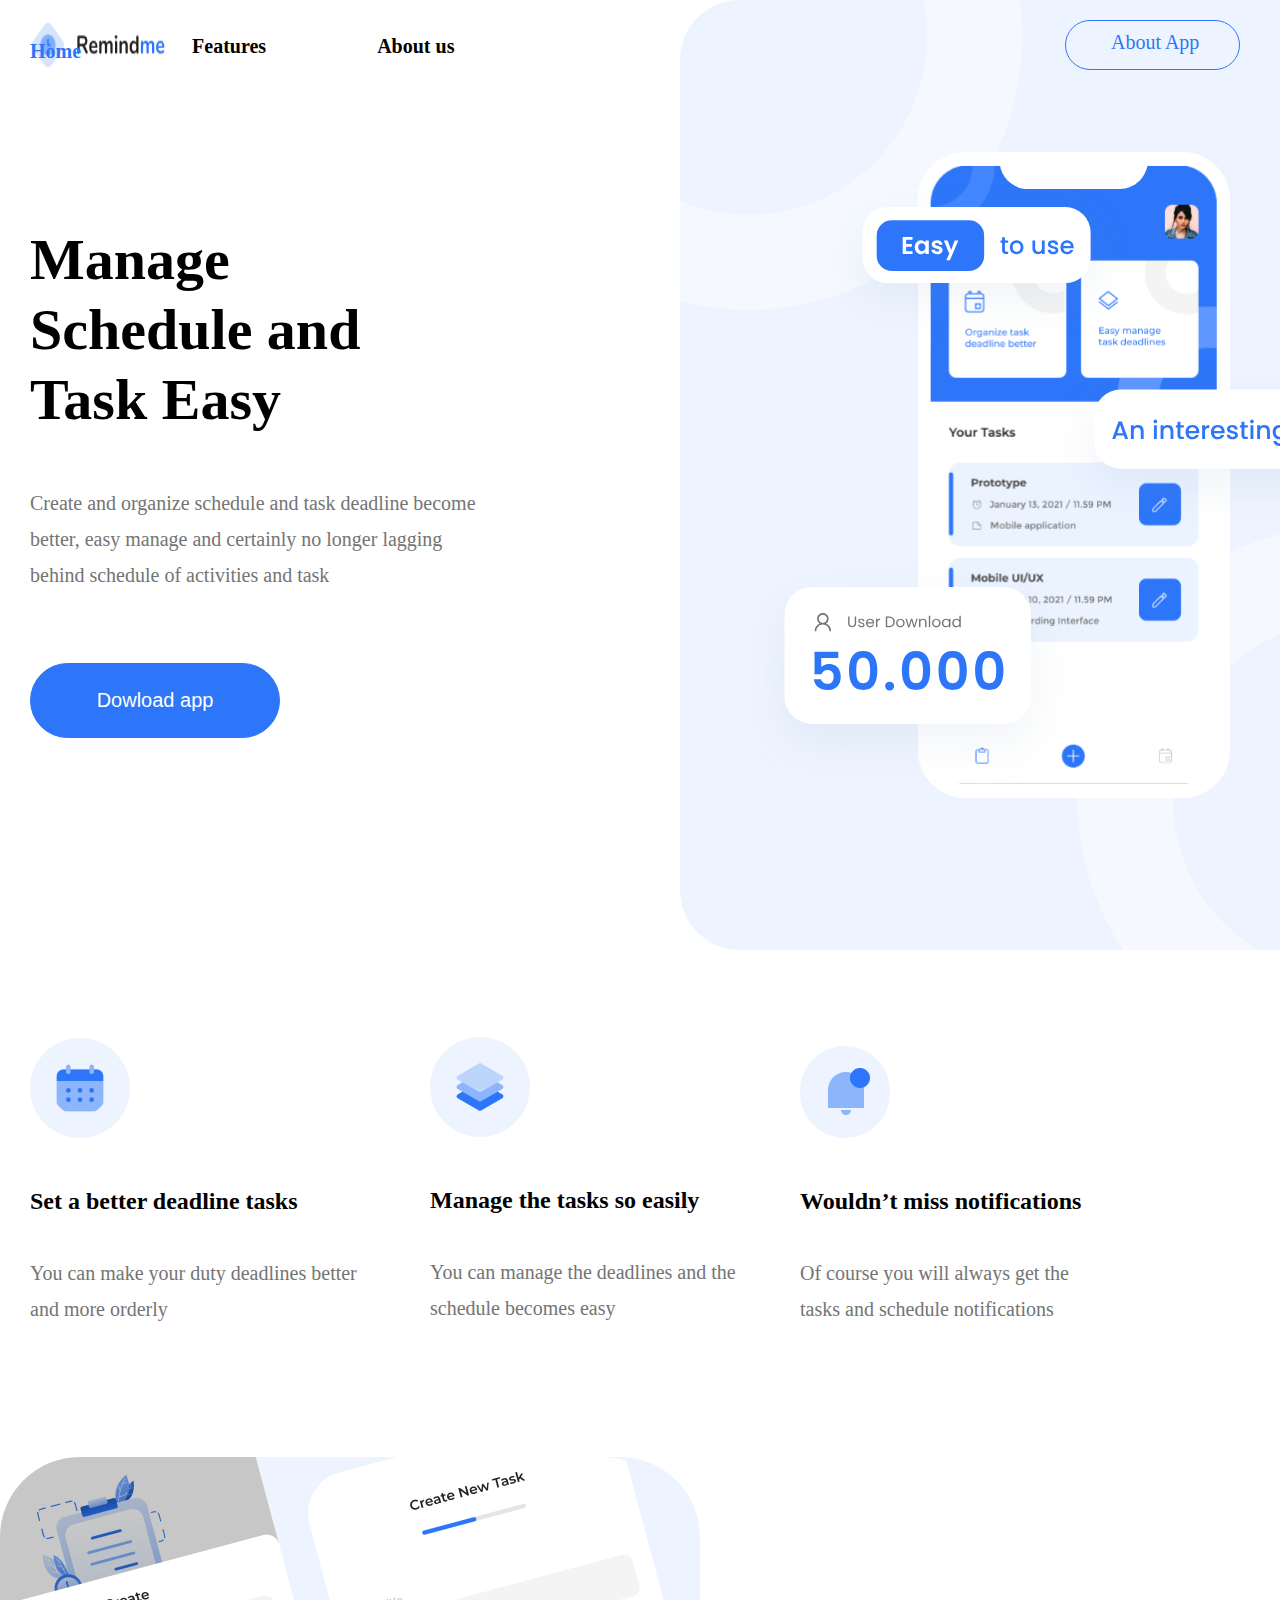
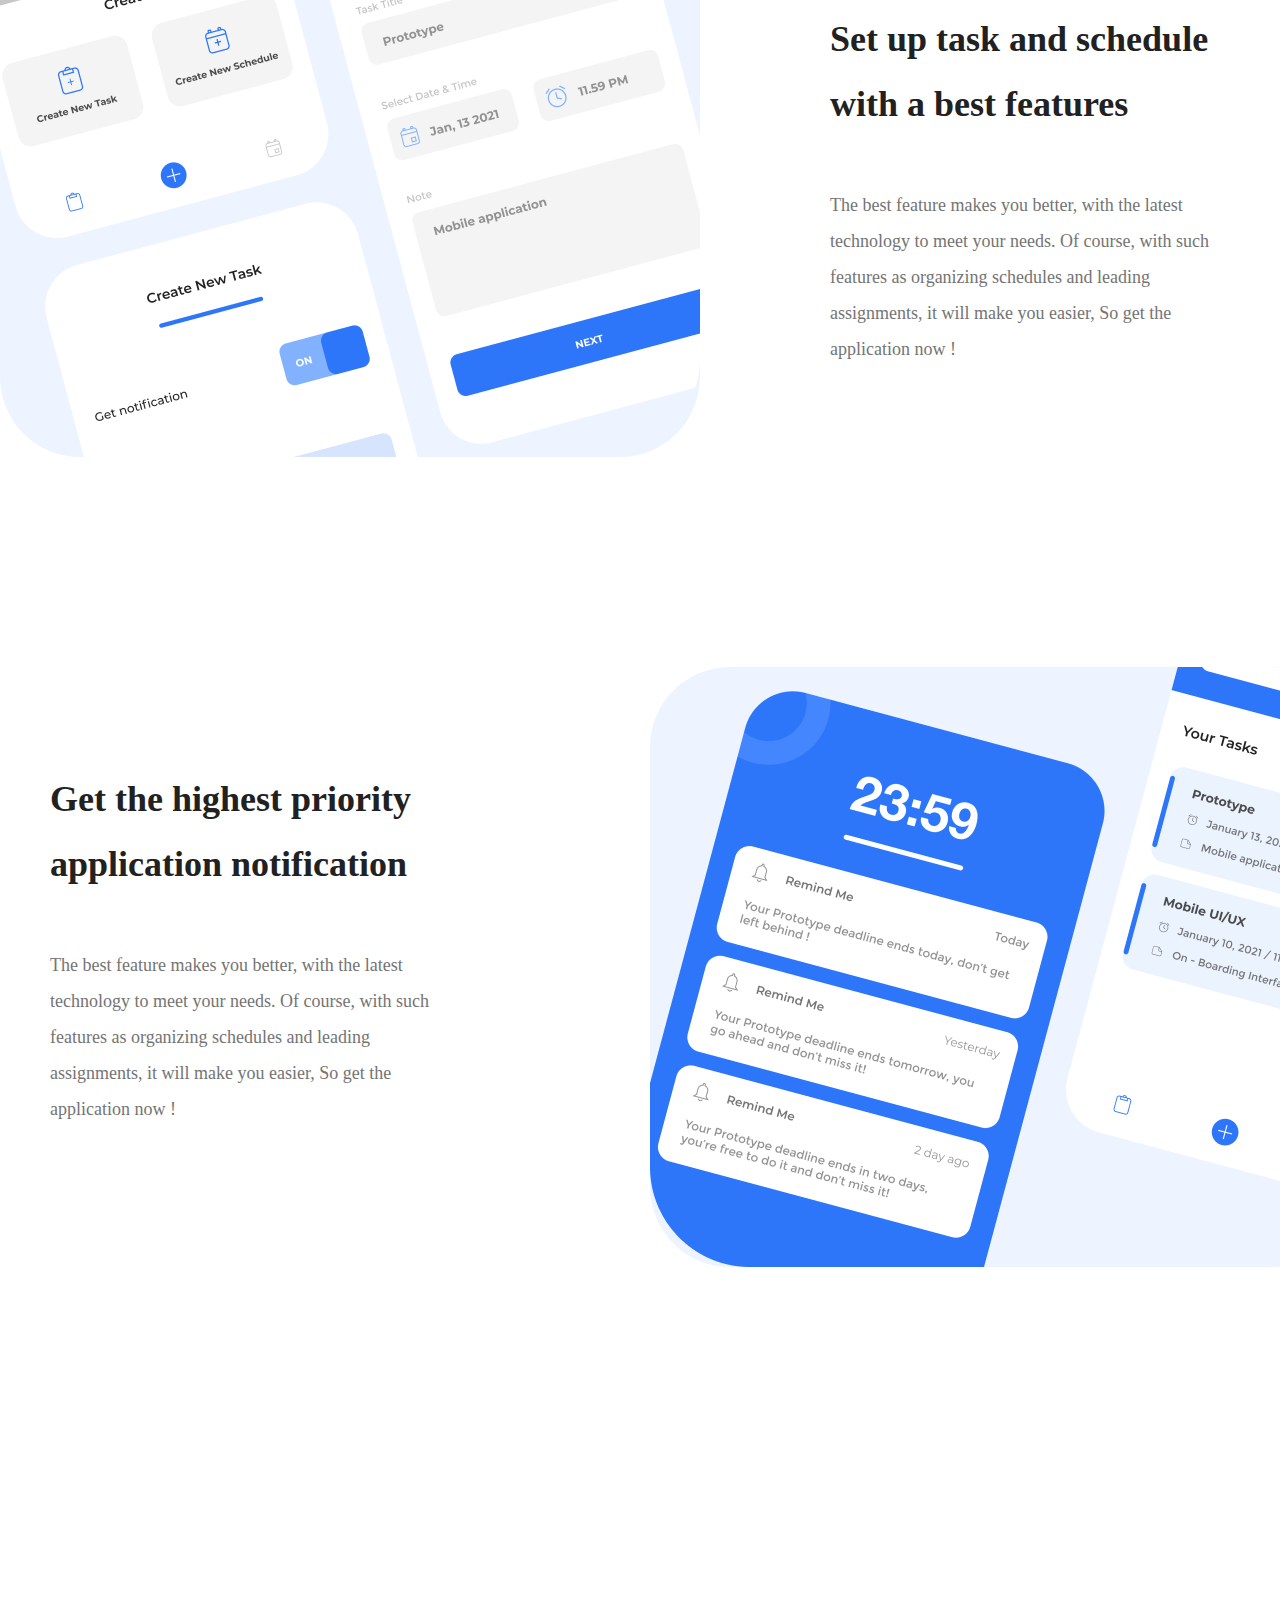
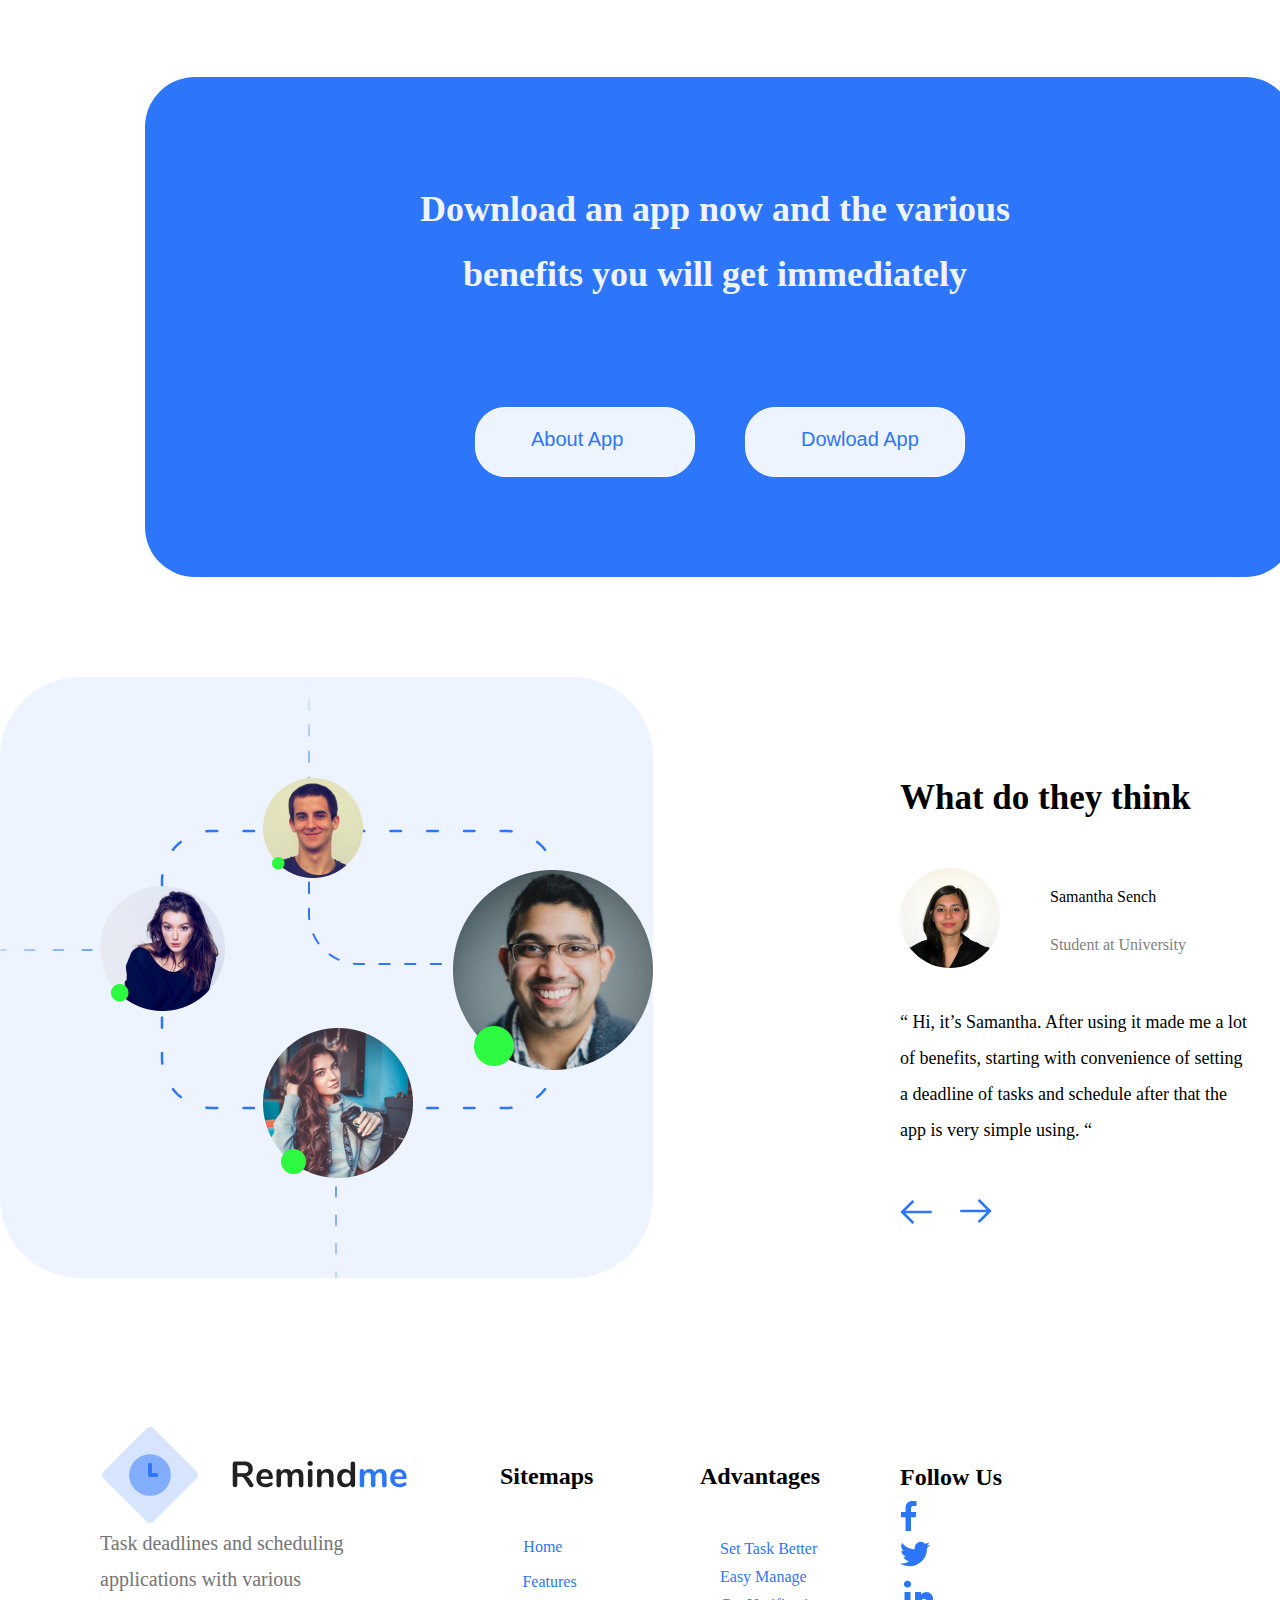
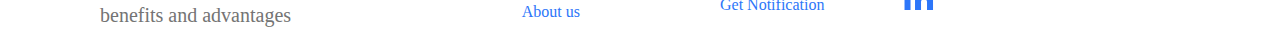
==== index.html @ 4732a9b5 "first" ====
<!DOCTYPE html>
<html lang="en">
<head>
    <meta charset="UTF-8">
    <meta name="viewport" content="width=device-width, initial-scale=1.0">
    <title>Document</title>
    <link rel="stylesheet" href="./style/main.css">
</head>
<body>
    <!-- header start -->
    <header>
        <div class="container">
            <div class="bakcground-img">
                <img class="img-header" src="./images/Imtihon-3_files/2x.hero.svg" alt="error">
            </div>
            <div class="header-p">
                <img src="./images/Imtihon-3_files/Logo.png" alt="error">
                <div class="header-btn"> <span>About App</span></div>
            </div>
            
            <div class="header-section">
                <ul class="ul">
                    <li class="li active">Home</li>
                    <li class="li hover">Features</li>
                    <li class="li hover">About us</li>
                </ul>
                <h1 class="header-h1">Manage Schedule and Task Easy</h1>
                <p class="header-p-1">Create and organize schedule and task deadline become better, easy manage and certainly no longer lagging behind schedule of activities and task</p>
                <button class="btn">Dowload app</button>
            </div>
        </div>
    </header>
<!-- header end -->
<!-- section 1 start -->
<main class="main">
<section class="section">
    <div class="container">
        <div class="section-1">
            <img class="img-section-1" src="./images/Imtihon-3_files/calender.png" alt="error" >
            <h2 class="section-1-h2">Set a better deadline tasks</h2>
            <p class="section-1-p">You can make your duty deadlines better and more orderly</p>
        </div>
        <div class="section-card-2">
            <img src="./images/Imtihon-3_files/layer.png" alt="error" class="img-section-card-2">
            <h2 class="h2-section-card-2">Manage the tasks so easily</h2>
            <p class="p-section-card-2">You can manage the deadlines and the schedule becomes easy</p>
        </div>
        <div class="section-card-3">
            <div class="section-1-card-3">
                <img src="./images/Imtihon-3_files/notification.png" alt="error">
               
            </div>
            <div><h2 class="section-1-card-3-h2">Wouldn’t miss notifications</h2>
            <p class="section-1-card-3-p">Of course you will always get the tasks and schedule notifications</p>
        </div>
        </div>
    </div>
</section>
<!-- section-1 end -->
<!-- section-2 start -->
<section>
    <div class="container">
        <div class="section-2">
            <img class="section-2-img" src="./images/Imtihon-3_files/phones.png" alt="error">
            <h2 class="section-2-h2">Set up task and schedule with a best features</h2>
            <p class="section-2-p">The best feature makes you better, with the latest technology to meet your needs. Of course, with such features as organizing schedules and leading assignments, it will make you easier, So get the application now !</p>
        </div>
    </div>
</section>
<!-- section-2 end -->
<!-- section-3 start -->
<section>
    <div class="container">
        <div class="section-3">
            <img class="section-3-img" src="./images/Imtihon-3_files/phones-two.png" alt="error">
            <h2 class="section-3-h2">Get the highest priority application notification</h2>
            <p class="section-3-p">The best feature makes you better, with the latest technology to meet your needs. Of course, with such features as organizing schedules and leading assignments, it will make you easier, So get the application now !</p>
        </div>
    </div>
</section>
<!-- section-3 end -->
<!-- section-4 start -->
<section>
    <div class="container">
        <div class="section-4">
          <div class="section-4-p">Download an app now and the various benefits you will get immediately</div>
          <div class="section-4-btn">
            <button class="section-4-btn-1">Dowload App</button>
            <button class="section-4-btn-2">About App</button>
          </div>
        </div>
    </div>
</section>
<!-- section-4 end -->
<!-- section-5 start -->
<section>
    <div class="container">
        <div class="section-5">
            <img class="section-5-img" src="./images/Imtihon-3_files/peoples.png" alt="error">
            <h2 class="section-5-h2">What do they think</h2>
            <img class="section-5-border-img" src="./images/Imtihon-3_files/Imtihon-3_files/Megan Passport 2.jpg" alt="error">
            <p class="section-5-small-p">Samantha Sench</p>
            <p class="section-5-small-1">Student at University</p>
            <p class="section-5-p">“ Hi, it’s Samantha. After using it made me a lot of benefits, starting with convenience of setting a deadline of tasks and schedule after that the app is very simple using. “</p>
            <img class="section-5-arrowleft" src="./images/Imtihon-3_files/arrow-left.svg" alt="error">
            <img class="section-5-arrowright" src="./images/Imtihon-3_files/arrow-right.svg" alt="error">
        </div>
    </div>
</section>
</main>
<!-- main-end -->
<!-- footer start -->
<footer>
    <div class="container">
        <div class="footer-logo">
            <img class="footer-img" src="./images/Imtihon-3_files/Logo-footer.svg" alt="error">
            <p class="footer-p">Task deadlines and scheduling applications with various benefits and advantages</p>
        </div>
        <div class="site-menu">
            <h2 class="footer-sitemenu-h2">Sitemaps</h2>
            <ul class="site-menu">
                <li class="menu active">Home</li>
                <li class="menu active-2">Features</li>
                <li class="menu active-3">About us</li>
            </ul>
        </div>
        <div class="footer-card-2">
            <h2 class="footer-card-2-h2">Advantages</h2>
            <ul class="footer-ul">
                <li class="email">Set Task Better</li>
                <li class="email">Easy Manage</li>
                <li class="email">Get Notification</li>
            </ul>
        </div>
        <div class="footer-follow">
            <h2 class="footer-card-3-h2">Follow Us</h2>
           
        </div>
        <div class="Logo">
            <img class="logo" src="./images/Imtihon-3_files/facebook.svg" alt="error">
            <img src="./images/Imtihon-3_files/twiter.svg" alt="error" class="logo">
            <img src="./images/Imtihon-3_files/in-mobile.svg" alt="error" class="logo">
        </div>
    </div>
</footer>
</body>
</html>
---- style/main.css ----
*{
    margin: 0;
    padding: 0;
    box-sizing: border-box;
}
body{
    font-family: poppins;
}
.container{
    width: 1440px;
    margin: 0 auto;
}
.img-header{
    display: flex;
    height: 950px;
    margin-left: 680px;
    border-radius: 60px;
}
.header-p{
    display: flex;
    margin-top: -930px;
    margin-left: 30px;
}
.ul{
    display: flex;
    margin-left: 100px;
    gap: 1px;
    margin-top: 5px;
    font-size: 20px;
    font-weight: 600;
}
.active{
    color: #2D76F9;
}
.li{
    display: flex;
    list-style: none;
    margin-left: 110px;
    margin-top: -40px;
}
.hover:hover{
    color: #2D76F9;
}
.header-h1{
    display: flex;
 margin-left: 30px;
 margin-top: 150px;
font-weight: 600; 
font-size: 58px;
width: 400px;
line-height: 70px;
}
.header-h1{
    display: flex;
}
.header-btn{
   display: flex;
    margin-left: 900px;
    border: 1px solid #2D76F9;
    border-radius: 30px;
    width: 175px;
    height: 50px;
    /* margin-top: 50px; */
}
span{
    margin-left: 45px;
    color: #2D76F9;
    margin-top: 10px;
    font-size: 20px;
}
.header-p-1{
    color: #747474;
    font-weight: 400;
    font-size: 20px;
    line-height: 36px;
    width: 450px;
    margin-left: 30px;
    margin-top: 50px;
}
.btn{
    width: 250px;
    height: 75px;
    background: none;
    border: 1px solid #2d76f9;
    border-radius: 1500px;
    background-color: #2D76F9;
    color: white;
    font-size: 20px;
    margin-left: 30px;
    margin-top: 70px;
}
.img-section-1{
    display: flex;
    margin-top: 300px;
    /* border: 1px solid gray; */
    background: #eef4ff;
    border-radius: 100px;
    padding: 22px;
    margin-left: 30px;
}
.section-1-h2{
    display: flex;
    margin-left: 30px;
    margin-top: 50px;
}
.section-1-p{
    display: flex;
    margin-left: 30px;
    margin-top: 40px;
    color: #747474;
    font-size: 20px;
    width: 350px;
    line-height: 36px;
}
.img-section-card-2{
    display: flex;
    background: #eef4ff;
    border-radius: 100px;
    padding: 22px;
    margin-left: 430px;
    margin-top: -290px;
}
.h2-section-card-2{
    display: flex;
    margin-left: 430px;
    margin-top: 50px;
}
.p-section-card-2{
    display: flex;
    margin-left: 430px;
    margin-top: 40px;
    color: #747474;
    font-size: 20px;
    width: 350px;
    line-height: 36px;
}
.section-1-card-3{
    display: flex;
    background: #eef4ff;
    border-radius: 100px;
    padding: 22px;
    width: 90px;
    margin-left: 800px;
    margin-top: -280px;

}
.section-1-card-3-h2{
    display: flex;
    margin-left: 800px;
margin-top: 50px;
}
.section-1-card-3-p{
   display: flex;
   margin-left: 800px;
   margin-top: 40px;
   color: #747474;
   width: 300px;
   line-height: 36px;
   font-size: 20px;
}
.section-2-img{
    display: flex;
    margin-top: 130px;
    background-color: #EEF4FF;
    border-radius: 80px;
}
.section-2-h2{
    display: flex;
    margin-left: 830px;
   margin-top: -450px;
   font-weight: 600;
    font-size: 36px;
    line-height: 65px;
    color: #212121;
    width: 400px;
}
.section-2-p{
    width: 400px;
    color: #747474;
    margin-left: 830px;
    font-weight: 400;
    font-size: 18px;
    line-height: 36px;
    margin-top: 50px;
}
.section-3-img{
    display: flex;
    margin-top: 300px;
    margin-left: 650px;
    background-color: #EEF4FF;
    border-radius: 80px;
}
.section-3-h2{
    display: flex;
    margin-top: -500px;
    margin-left: 50px;
    font-weight: 600;
    font-size: 36px;
    line-height: 65px;
    color: #212121;
    width: 400px;
}
.section-3-p{
    font-weight: 400;
    font-size: 18px;
    line-height: 36px;
    width: 400px;
    color: #747474;
    margin-left: 50px;
    margin-top: 50px;
}
.section-4{
    width: 1150px;
    height: 500px;
    min-height: 500px;
    background: #2d76f9;
    border-radius: 50px;
    margin: 0 auto;
    margin-top: 550px;
    
}
.section-4-p{
   color: #EEF4FF;
   font-weight: 700;
    font-size: 36px;
    line-height: 65px;
    width: 600px;
    display: flex;
    text-align: center;
    justify-content: center;
    margin-left: 270px;
    padding-top: 100px;
}
.section-4-btn-1{
    display: flex;
    margin: 0 auto;
    width: 220px;
    height: 70px;
    padding-left: 55px;
    padding-top: 20px;
    border-radius: 30px;
    border: 1px solid white;
    background-color: #EEF4FF;
    color: #2D76F9;
    font-size: 20px;
    margin-top: 100px;
    margin-left: 600px;
}
.section-4-btn-1:hover{
    color: #EEF4FF;
    background-color: #2D76F9;
}
.section-4-btn-2{
    display: flex;
    width: 220px;
    height: 70px;
    border-radius: 30px;
    border: 1px solid white;
    background-color: #EEF4FF;
    color: #2D76F9;
    font-size: 20px;
    padding-left: 55px;
    padding-top: 20px;
    margin-top: -70px;
    margin-left: 330px;
}
.section-4-btn-2:hover{
    color: #EEF4FF;
    background-color: #2D76F9;
}
.section-5-img{
    display: flex;
    margin-top: 100px;
    background-color: #EEF4FF;
    border-radius: 80px;
}
.section-5-h2{
    display: flex;
    margin-left: 900px;
    margin-top: -500px;
    font-size: 35px;
}
.section-5-border-img{
    display: flex;
    width: 100px;
    height: 100px;
    border-radius: 50%;
    margin-left: 900px;
    margin-top: 50px;
}
.section-5-small-p{
    display: flex;
    margin-left: 1050px;
    margin-top: -80px;
}
.section-5-small-1{
    display: flex;
    color: grey;
    margin-left: 1050px;
    margin-top: 30px;
}
.section-5-p{
    display: flex;
    width: 350px;
    margin-left: 900px;
    margin-top: 50px;
    font-weight: 400;
    font-size: 18px;
    line-height: 36px;
}
.section-5-arrowleft{
    margin-left: 960px;
    display: flex;
    margin-top: 50px;
}
.section-5-arrowright{
    display: flex;
    margin-left: 900px;
    margin-top: -25px;
}
.footer-img{
    display: flex;
    margin-top: 200px;
    margin-left: 100px;
}
.footer-p{
    display: flex;
    color: #747474;
    width: 250px;
    margin-left: 100px;
    font-size: 20px;
    line-height: 36px;
}
.footer-sitemenu-h2{
    display: flex;
    margin-left: 500px;
    margin-top: -170px;
    font-weight: 600;
    font-size: 24px;
}
.site-menu{
    display: flex;
    
}
.menu{
    display: flex;
    margin-top: -100px;
    margin-left: -30px;
    color: #2D76F9;
}
.active{
    
    display: flex;
    margin-left: -70px;
    padding-top: 5px;
}
.active-2{
    display: flex;
  padding-top: 40px;
margin-left: -40px;
}
.active-3{
    display: flex;
    padding-top: 70px;
    margin-left: -55px;
}
.footer-card-2-h2{
    margin-left: 700px;
   margin-top: -170px;
}
.footer-ul{
    
    margin-top: 50px;
    margin-left: 720px;
    color: #2D76F9;
   
}
.email{
   display: flex;
   margin-top: 10px;
}
.footer-card-3-h2{
    display: flex;
    margin-left: 900px;
    margin-top: -150px;
}
.logo{
    margin-left: 900px;
    display: flex;
    margin-top: 10px;
   
    
}
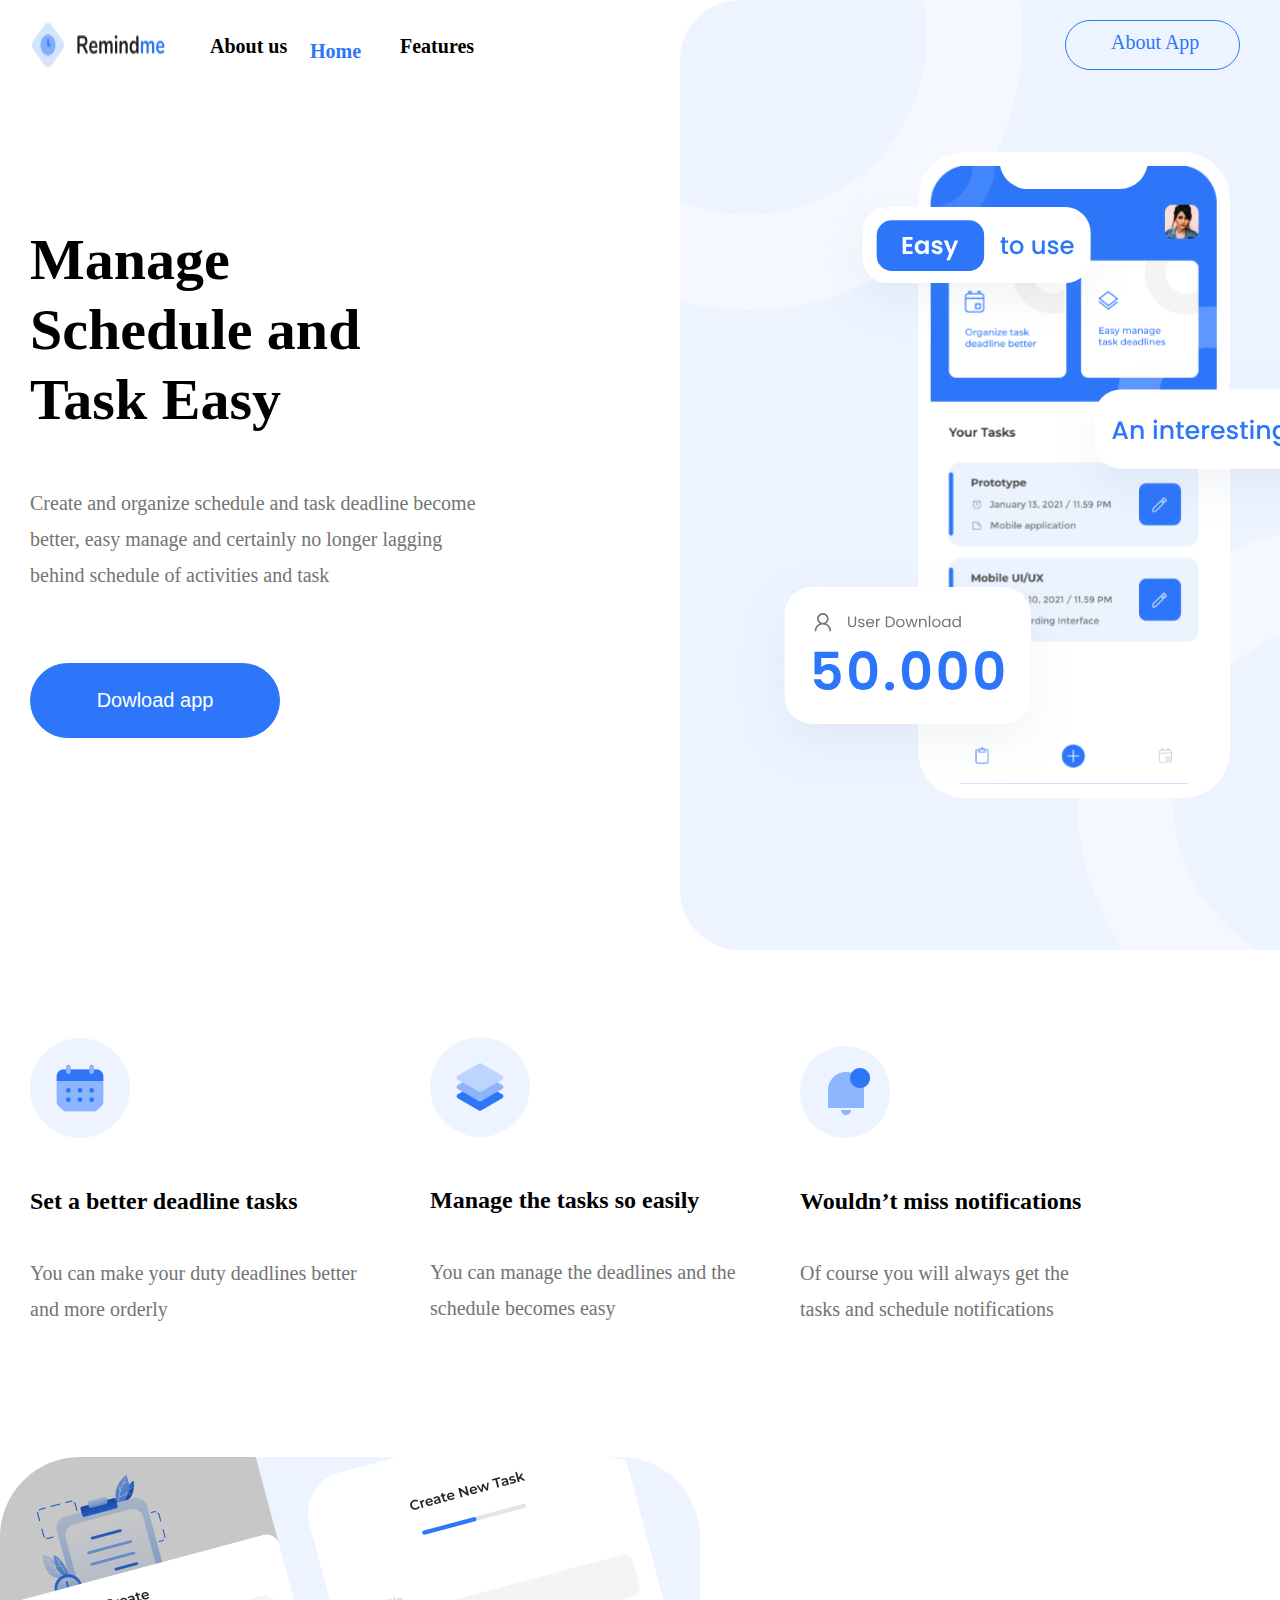
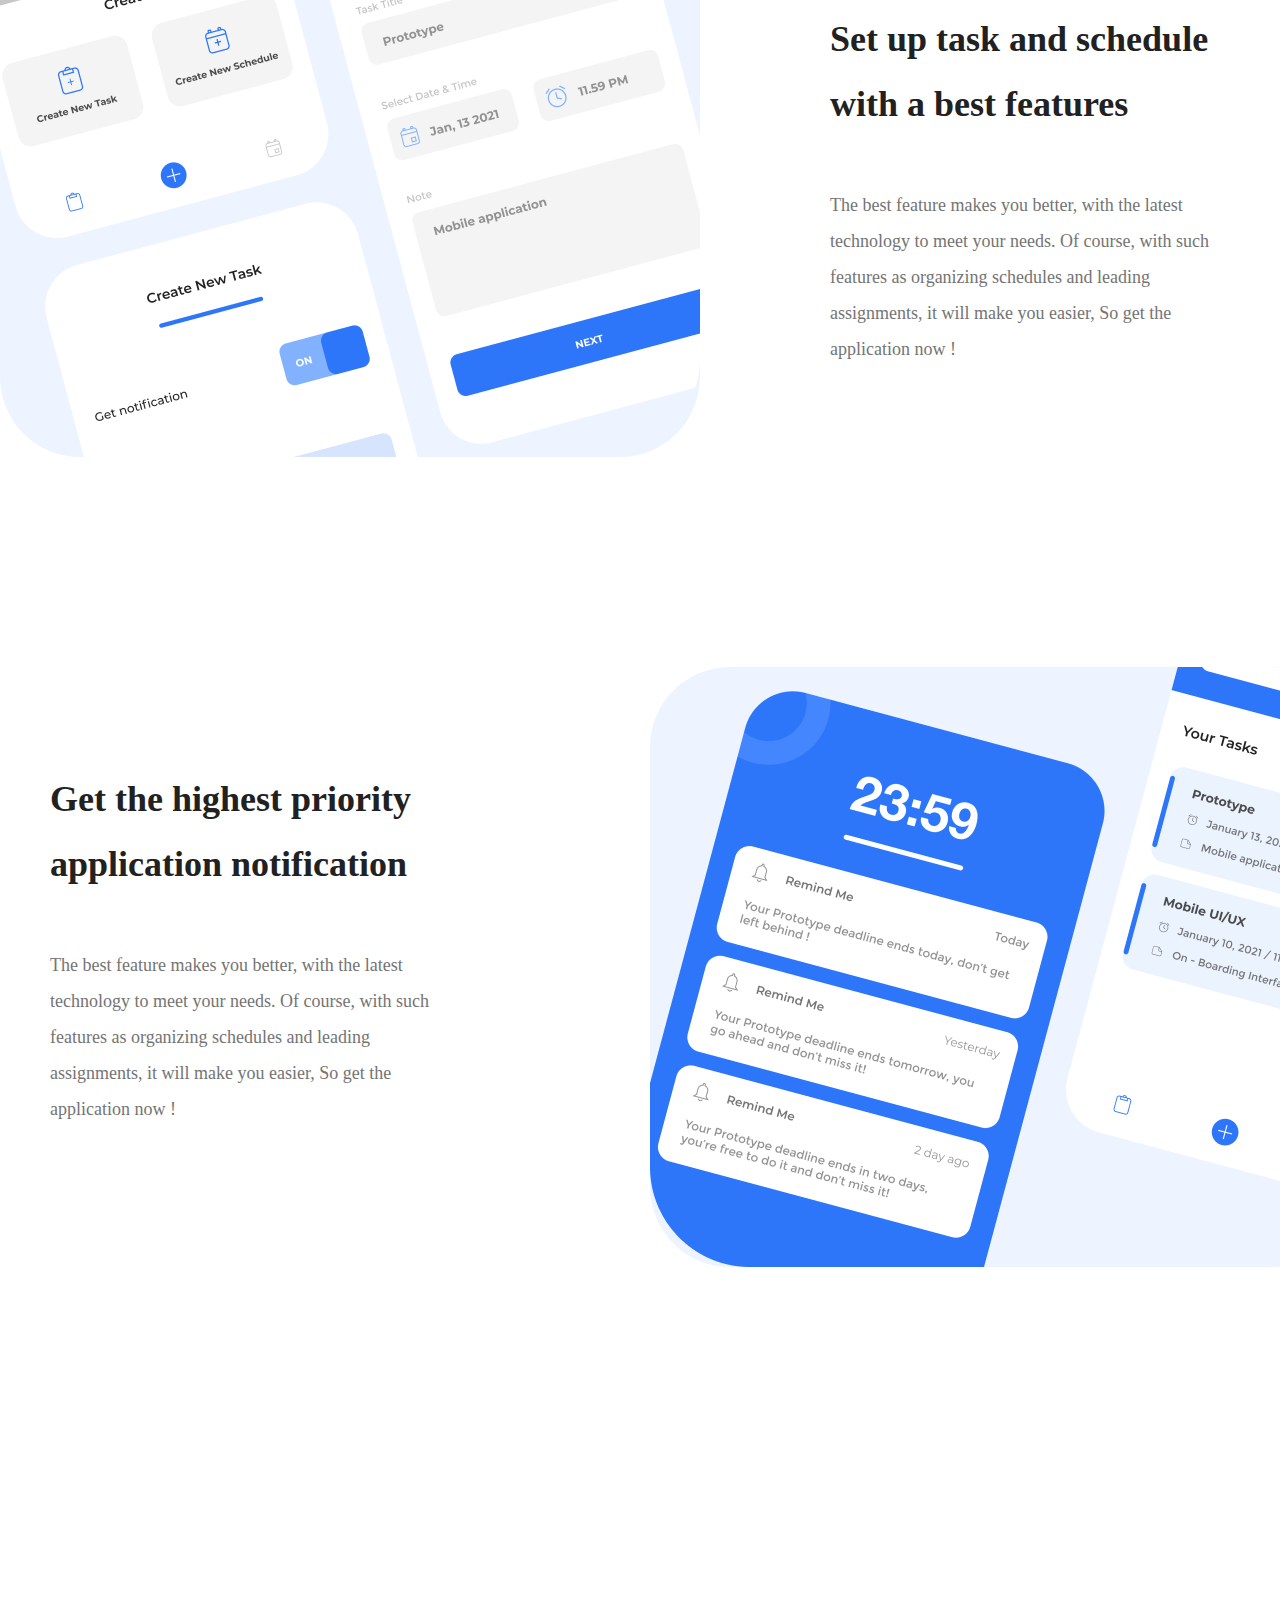
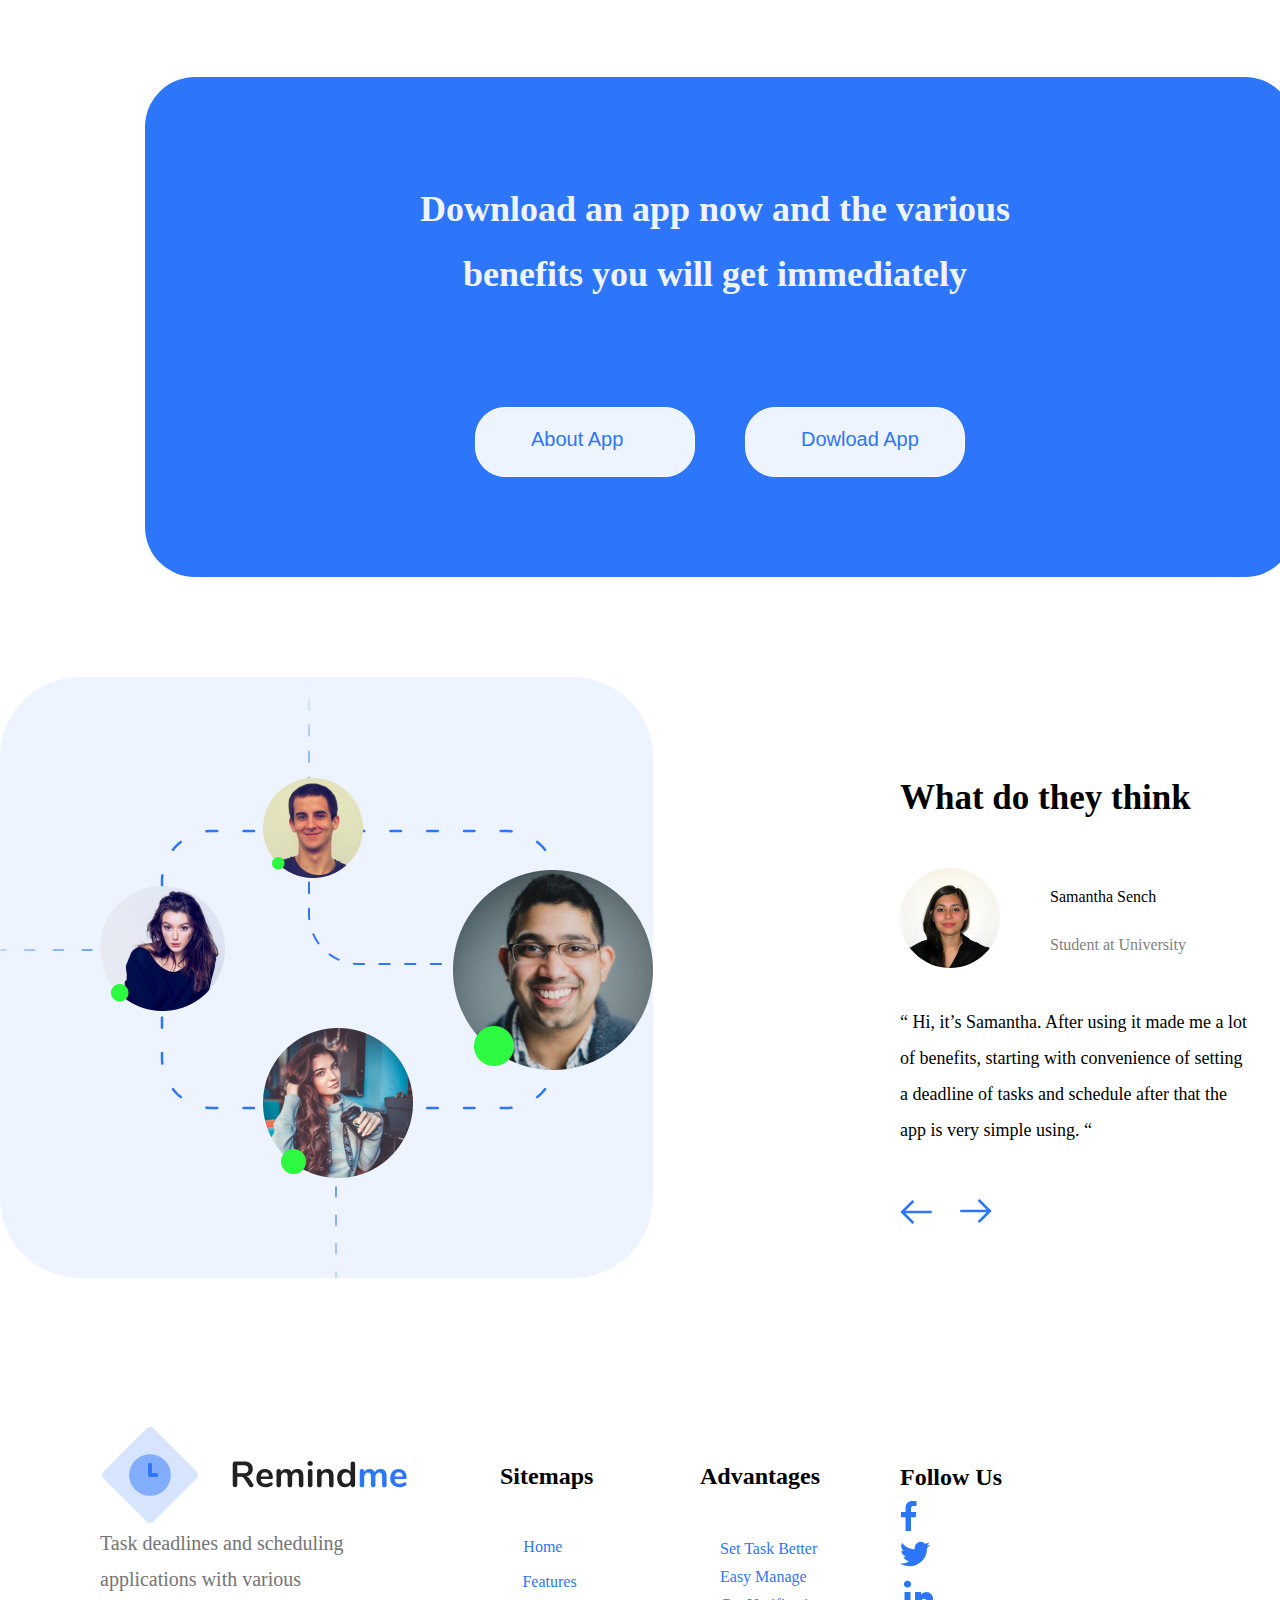
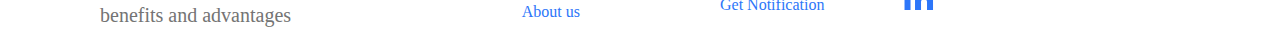
==== commit dad07e03: "second" ====
--- a/index.html
+++ b/index.html
@@ -20,9 +20,9 @@
             
             <div class="header-section">
                 <ul class="ul">
-                    <li class="li active">Home</li>
-                    <li class="li hover">Features</li>
-                    <li class="li hover">About us</li>
+                    <li class="li active a">Home</li>
+                    <li class="li hover b">Features</li>
+                    <li class="li hover c">About us</li>
                 </ul>
                 <h1 class="header-h1">Manage Schedule and Task Easy</h1>
                 <p class="header-p-1">Create and organize schedule and task deadline become better, easy manage and certainly no longer lagging behind schedule of activities and task</p>
--- a/style/main.css
+++ b/style/main.css
@@ -391,3 +391,16 @@
    
     
 }
+.a{
+    position: absolute;
+    margin-left: 210px;
+    
+    
+}
+.b{
+    position: absolute;
+    margin-left: 300px;
+}
+.c{
+    position: absolute;
+}